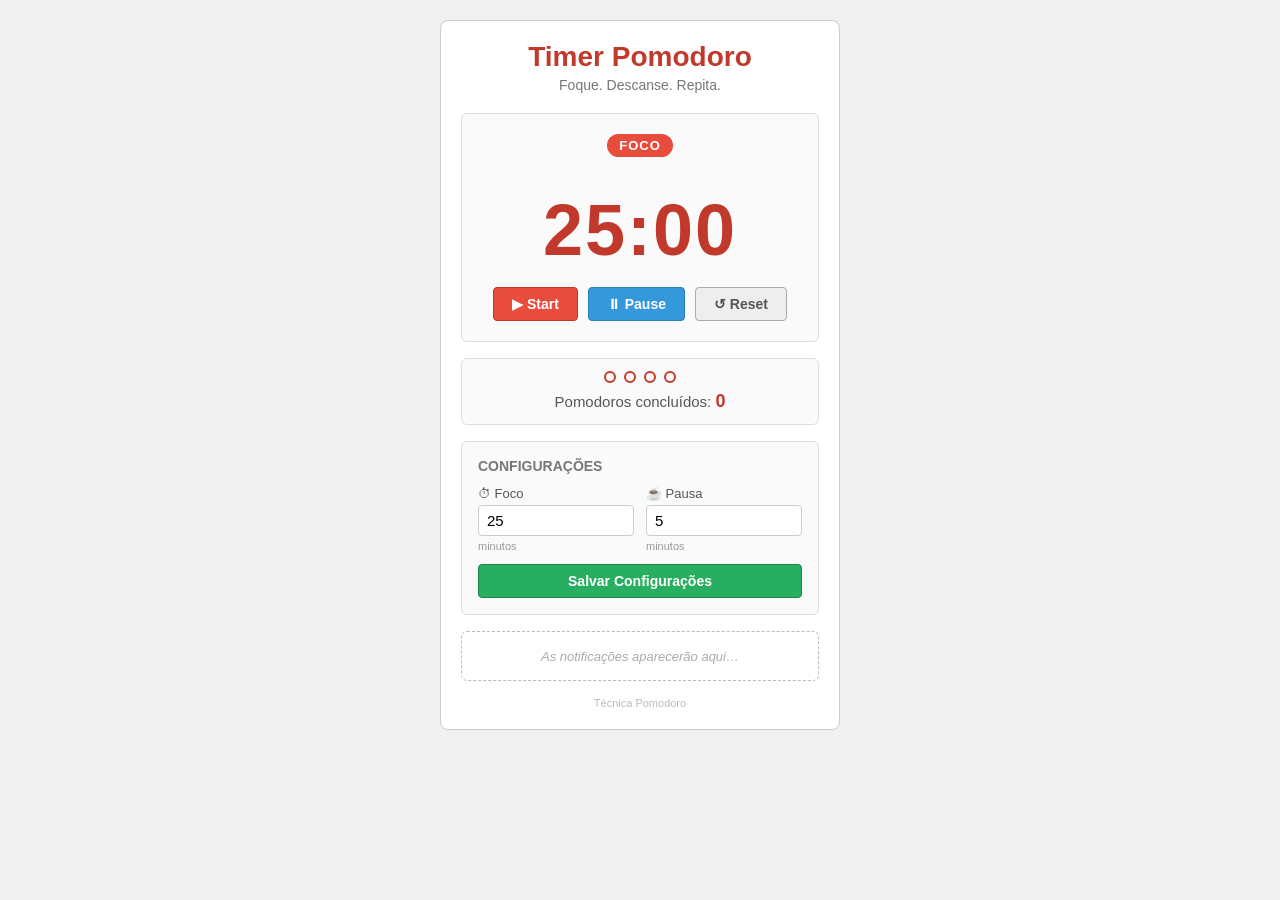
==== vanilla/index.html @ 93c232bc ":rocket: Código Vanilla terminado" ====
<!DOCTYPE html>
<html lang="pt-BR">
<head>
  <meta charset="UTF-8" />
  <meta name="viewport" content="width=device-width, initial-scale=1.0" />
  <meta name="description" content="Timer Pomodoro para gerenciar foco e pausas." />
  <title>Timer Pomodoro</title>
  <link rel="stylesheet" href="style.css" />
</head>

<body>

  <!-- Container principal -->
  <!--
    JS: adicionar as classes .is-running | .is-paused | .is-break
    neste elemento para refletir o estado do timer.
  -->
  <div id="pomodoro-app">

    <!-- Cabeçalho -->
    <header class="pomodoro-header">
      <h1 class="pomodoro-header__title">Timer Pomodoro</h1>
      <p class="pomodoro-header__subtitle">Foque. Descanse. Repita.</p>
    </header>

    <!-- Área do timer -->
    <section id="timer-card">

      <!-- Indicador do modo atual -->
      <!--
        JS: trocar o texto para "Pausa" e adicionar
        a classe .timer__mode-badge--break quando entrar no modo pausa.
      -->
      <span id="mode-badge" role="status" aria-live="polite">Foco</span>

      <!-- Exibição do tempo mm:ss -->
      <!--
        JS: atualizar o textContent com o tempo no formato mm:ss.
      -->
      <output id="timer-display" role="timer" aria-live="off">25:00</output>

      <!-- Botões de controle -->
      <div class="timer__controls">

        <!--
          JS: iniciar a contagem regressiva ao clicar.
          Desabilitar enquanto o timer estiver rodando.
        -->
        <button id="btn-start" class="btn" type="button">▶ Start</button>

        <!--
          JS: pausar a contagem ao clicar.
          Desabilitar quando o timer não estiver rodando.
        -->
        <button id="btn-pause" class="btn" type="button">⏸ Pause</button>

        <!--
          JS: reiniciar o timer ao clicar.
          Volta para o tempo de foco configurado.
        -->
        <button id="btn-reset" class="btn" type="button">↺ Reset</button>

      </div>

    </section>

    <!-- Contador de pomodoros concluídos -->
    <!--
      JS: incrementar o valor de #pomodoro-count ao completar um ciclo.
      Preencher os dots com .pomodoro-counter__dot--filled conforme o ciclo avança.
    -->
    <div id="pomodoro-counter" role="status" aria-live="polite">

      <!-- Bolinhas visuais dos 4 ciclos do bloco atual -->
      <div class="pomodoro-counter__dots">
        <!-- JS: adicionar .pomodoro-counter__dot--filled conforme ciclos são completados -->
        <span class="pomodoro-counter__dot" data-dot-index="1"></span>
        <span class="pomodoro-counter__dot" data-dot-index="2"></span>
        <span class="pomodoro-counter__dot" data-dot-index="3"></span>
        <span class="pomodoro-counter__dot" data-dot-index="4"></span>
      </div>

      <p class="pomodoro-counter__label">
        Pomodoros concluídos:
        <strong id="pomodoro-count" class="pomodoro-counter__value">0</strong>
      </p>

    </div>

    <!-- Configurações -->
    <!--
      JS: ao submeter o formulário, ler #input-focus-time e #input-break-time,
      validar e aplicar os valores no timer.
    -->
    <section id="settings-card">

      <h2 class="settings-card__title">Configurações</h2>

      <form id="settings-form" class="settings-form" novalidate>

        <div class="form-row">

          <!-- Tempo de foco -->
          <div class="form-group">
            <label class="form-group__label" for="input-focus-time">⏱ Foco</label>
            <!--
              JS: ler este valor ao salvar. Padrão: 25. Min: 1, Max: 60.
            -->
            <input
              id="input-focus-time"
              class="form-group__input"
              type="number"
              name="focus-time"
              min="1"
              max="60"
              value="25"
              placeholder="25"
            />
            <span class="form-group__suffix">minutos</span>
          </div>

          <!-- Tempo de pausa -->
          <div class="form-group">
            <label class="form-group__label" for="input-break-time">☕ Pausa</label>
            <!--
              JS: ler este valor ao salvar. Padrão: 5. Min: 1, Max: 30.
            -->
            <input
              id="input-break-time"
              class="form-group__input"
              type="number"
              name="break-time"
              min="1"
              max="30"
              value="5"
              placeholder="5"
            />
            <span class="form-group__suffix">minutos</span>
          </div>

        </div>

        <!--
          JS: ao clicar, salvar os valores dos campos acima e atualizar o timer.
          Exibir uma notificação em #notifications-area confirmando.
        -->
        <button id="btn-save" class="btn" type="submit">Salvar Configurações</button>

      </form>

    </section>

    <!-- Área de notificações -->
    <!--
      JS: inserir elementos .notification aqui dinamicamente.
      Tipos: .notification--success | .notification--info | .notification--warning
      Remover automaticamente após alguns segundos.
      Ocultar #notifications-placeholder quando houver notificações.
    -->
    <div id="notifications-area" role="alert" aria-live="assertive">
      <p id="notifications-placeholder" class="notifications-area__placeholder">
        As notificações aparecerão aqui…
      </p>
    </div>

    <!-- Rodapé -->
    <footer class="pomodoro-footer">
      <p class="pomodoro-footer__text">Técnica Pomodoro</p>
    </footer>

  </div>
  
  <!-- /#pomodoro-app -->

  <!--
    IDs disponíveis para o JavaScript:
      #pomodoro-app         → container principal (recebe classes de estado)
      #mode-badge           → indicador do modo (Foco / Pausa)
      #timer-display        → exibição do tempo mm:ss
      #btn-start            → botão Start
      #btn-pause            → botão Pause
      #btn-reset            → botão Reset
      #pomodoro-count       → número de pomodoros concluídos
      [data-dot-index]      → bolinhas de ciclo (1 a 4)
      #settings-form        → formulário de configurações
      #input-focus-time     → campo do tempo de foco (minutos)
      #input-break-time     → campo do tempo de pausa (minutos)
      #btn-save             → botão salvar configurações
      #notifications-area   → área de notificações
      #notifications-placeholder → texto padrão quando vazio

    Classes CSS de estado (no #pomodoro-app):
      .is-running   → timer em contagem
      .is-paused    → timer pausado
      .is-break     → modo pausa/descanso

    Classes de notificação (no .notification):
      .notification--success
      .notification--info
      .notification--warning
  -->
  <script src="script.js"></script>

</body>
</html>
---- vanilla/style.css ----
/* === ESTILOS GERAIS === */

* {
  margin: 0;
  padding: 0;
  box-sizing: border-box;
}

body {
  font-family: Arial, sans-serif;
  background-color: #f0f0f0;
  color: #333;
  padding: 20px;
}

/* === CONTAINER PRINCIPAL === */

#pomodoro-app {
  max-width: 400px;
  margin: 0 auto;
  background-color: #fff;
  border: 1px solid #ccc;
  border-radius: 8px;
  padding: 20px;
}

/* === CABEÇALHO === */

.pomodoro-header {
  text-align: center;
  margin-bottom: 20px;
}

.pomodoro-header__title {
  font-size: 28px;
  color: #c0392b;
}

.pomodoro-header__subtitle {
  font-size: 14px;
  color: #777;
  margin-top: 4px;
}

/* === CARD DO TIMER === */

#timer-card {
  text-align: center;
  border: 1px solid #ddd;
  border-radius: 6px;
  padding: 20px;
  margin-bottom: 16px;
  background-color: #fafafa;
}

/* Badge do modo (Foco / Pausa) */

#mode-badge {
  display: inline-block;
  background-color: #e74c3c;
  color: #fff;
  font-size: 13px;
  font-weight: bold;
  padding: 4px 12px;
  border-radius: 20px;
  margin-bottom: 16px;
  text-transform: uppercase;
  letter-spacing: 1px;
}

/* Variante pausa — adicionada via JS */
#mode-badge.timer__mode-badge--break {
  background-color: #3498db;
}

/* Display do tempo */

#timer-display {
  display: block;
  font-size: 72px;
  font-weight: bold;
  color: #c0392b;
  letter-spacing: 2px;
  margin: 16px 0;
}

/* Botões de controle */

.timer__controls {
  display: flex;
  justify-content: center;
  gap: 10px;
  flex-wrap: wrap;
  margin-top: 10px;
}

/* === ESTILO DOS BOTÕES === */

.btn {
  font-family: Arial, sans-serif;
  font-size: 14px;
  font-weight: bold;
  padding: 8px 18px;
  border-radius: 4px;
  border: 1px solid #aaa;
  background-color: #eee;
  color: #333;
  cursor: pointer;
}

.btn:hover {
  background-color: #ddd;
}

/* Botão Start */
#btn-start {
  background-color: #e74c3c;
  color: #fff;
  border-color: #c0392b;
}

#btn-start:hover {
  background-color: #c0392b;
}

/* Botão Pause */
#btn-pause {
  background-color: #3498db;
  color: #fff;
  border-color: #2980b9;
}

#btn-pause:hover {
  background-color: #2980b9;
}

/* Botão Reset — estilo mais simples */
#btn-reset {
  background-color: #eee;
  color: #555;
}

/* === CONTADOR DE POMODOROS === */

#pomodoro-counter {
  text-align: center;
  border: 1px solid #ddd;
  border-radius: 6px;
  padding: 12px;
  margin-bottom: 16px;
  background-color: #fafafa;
}

.pomodoro-counter__label {
  font-size: 15px;
  color: #555;
}

.pomodoro-counter__value {
  color: #c0392b;
  font-size: 18px;
}

/* Bolinhas dos ciclos */
.pomodoro-counter__dots {
  display: flex;
  justify-content: center;
  gap: 8px;
  margin-bottom: 8px;
}

.pomodoro-counter__dot {
  width: 12px;
  height: 12px;
  border-radius: 50%;
  border: 2px solid #c0392b;
  background-color: transparent;
}

/* Dot preenchido — adicionado via JS */
.pomodoro-counter__dot--filled {
  background-color: #c0392b;
}

/* === CONFIGURAÇÕES === */

#settings-card {
  border: 1px solid #ddd;
  border-radius: 6px;
  padding: 16px;
  margin-bottom: 16px;
  background-color: #fafafa;
}

.settings-card__title {
  font-size: 14px;
  font-weight: bold;
  color: #777;
  text-transform: uppercase;
  margin-bottom: 12px;
}

.settings-form {
  display: flex;
  flex-direction: column;
  gap: 12px;
}

.form-row {
  display: flex;
  gap: 12px;
}

.form-group {
  display: flex;
  flex-direction: column;
  gap: 4px;
  flex: 1;
}

.form-group__label {
  font-size: 13px;
  color: #555;
}

.form-group__input {
  font-family: Arial, sans-serif;
  font-size: 15px;
  padding: 6px 8px;
  border: 1px solid #ccc;
  border-radius: 4px;
  width: 100%;
}

.form-group__input:focus {
  outline: none;
  border-color: #e74c3c;
}

.form-group__suffix {
  font-size: 11px;
  color: #999;
}

/* Botão Salvar */
#btn-save {
  background-color: #27ae60;
  color: #fff;
  border-color: #1e8449;
  width: 100%;
  padding: 8px;
  font-size: 14px;
}

#btn-save:hover {
  background-color: #1e8449;
}

/* === ÁREA DE NOTIFICAÇÕES === */

#notifications-area {
  border: 1px dashed #bbb;
  border-radius: 6px;
  padding: 12px;
  min-height: 50px;
  margin-bottom: 16px;
  display: flex;
  align-items: center;
  justify-content: center;
}

.notifications-area__placeholder {
  font-size: 13px;
  color: #aaa;
  font-style: italic;
}

/* Notificações individuais — criadas via JS */
.notification {
  font-size: 13px;
  padding: 6px 12px;
  border-radius: 4px;
  width: 100%;
  text-align: center;
}

.notification--success {
  background-color: #d4edda;
  color: #155724;
  border: 1px solid #c3e6cb;
}

.notification--info {
  background-color: #d1ecf1;
  color: #0c5460;
  border: 1px solid #bee5eb;
}

.notification--warning {
  background-color: #fff3cd;
  color: #856404;
  border: 1px solid #ffeeba;
}

/* === RODAPÉ === */

.pomodoro-footer {
  text-align: center;
}

.pomodoro-footer__text {
  font-size: 11px;
  color: #bbb;
}

/* === RESPONSIVIDADE === */

@media (max-width: 440px) {
  #timer-display {
    font-size: 56px;
  }

  .form-row {
    flex-direction: column;
  }

  .timer__controls {
    flex-direction: column;
    align-items: center;
  }

  .btn {
    width: 80%;
  }
}
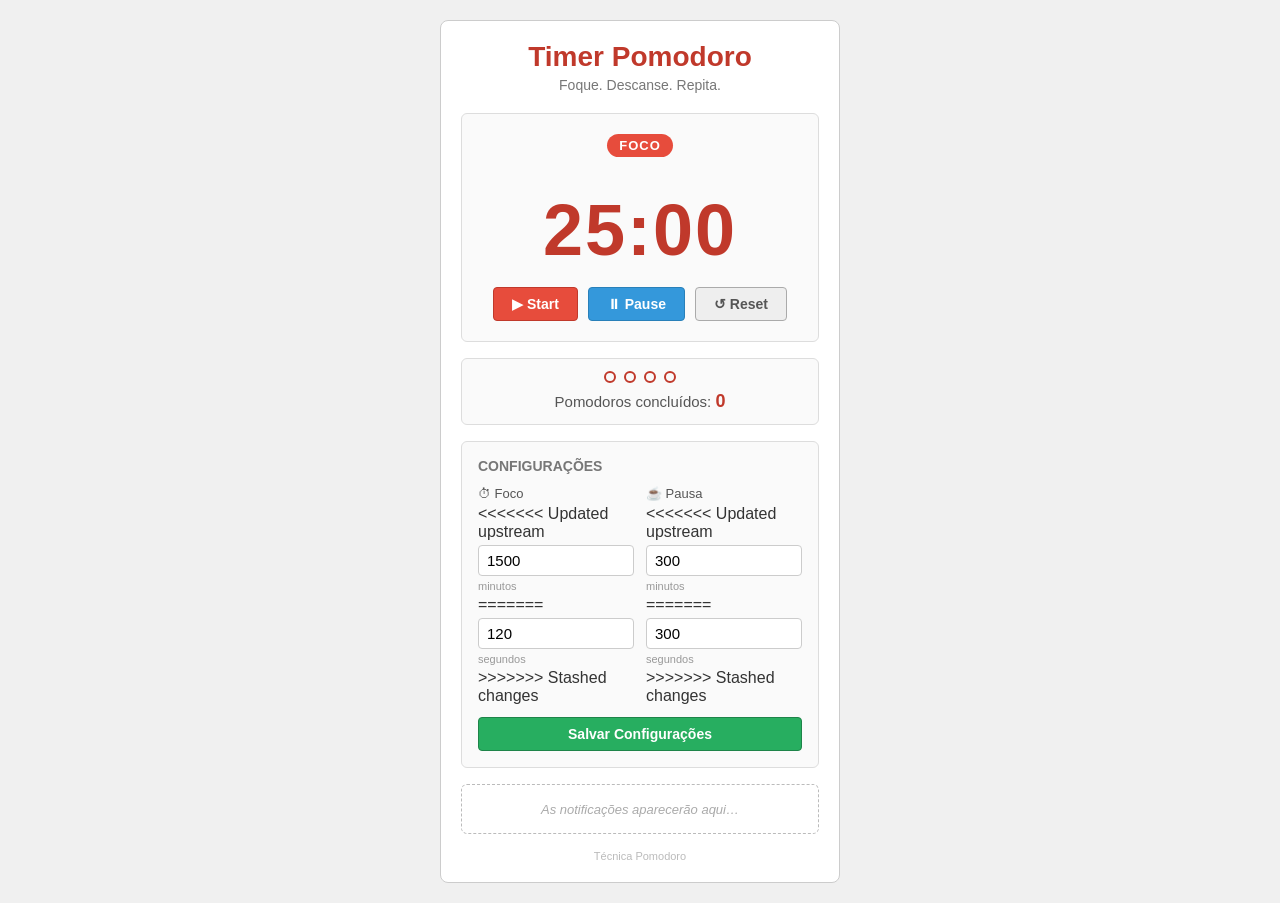
==== commit ca370bec: "Timer" ====
--- a/vanilla/index.html
+++ b/vanilla/index.html
@@ -103,6 +103,7 @@
           <!-- Tempo de foco -->
           <div class="form-group">
             <label class="form-group__label" for="input-focus-time">⏱ Foco</label>
+<<<<<<< Updated upstream
             <!--
               JS: ler este valor ao salvar. Padrão: 25. Min: 1, Max: 60.
             -->
@@ -117,11 +118,17 @@
               placeholder="25"
             />
             <span class="form-group__suffix">minutos</span>
+=======
+            <input id="input-focus-time" class="form-group__input" type="number" name="focus-time" min="1" max="3600"
+              step="1" value="120" placeholder="300" />
+            <span class="form-group__suffix">segundos</span>
+>>>>>>> Stashed changes
           </div>
 
           <!-- Tempo de pausa -->
           <div class="form-group">
             <label class="form-group__label" for="input-break-time">☕ Pausa</label>
+<<<<<<< Updated upstream
             <!--
               JS: ler este valor ao salvar. Padrão: 5. Min: 1, Max: 30.
             -->
@@ -136,6 +143,11 @@
               placeholder="5"
             />
             <span class="form-group__suffix">minutos</span>
+=======
+            <input id="input-break-time" class="form-group__input" type="number" name="break-time" min="1" max="1800"
+              step="1" value="300" placeholder="300" />
+            <span class="form-group__suffix">segundos</span>
+>>>>>>> Stashed changes
           </div>
 
         </div>
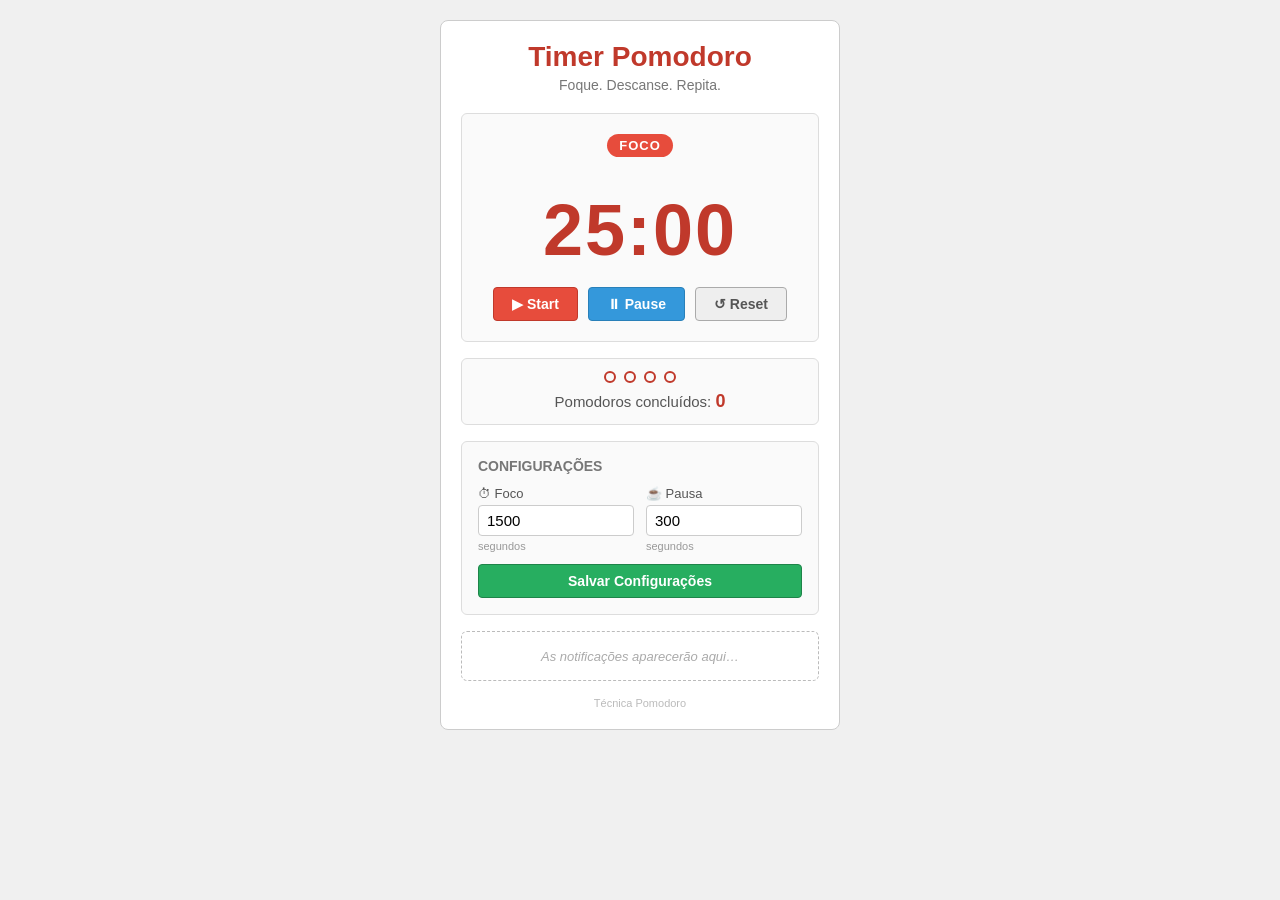
==== commit 751d9f76: "Adiciona versão com Lit e corrige conflito no vanilla Cria a pasta framework com a mesma aplicação d" ====
--- a/vanilla/index.html
+++ b/vanilla/index.html
@@ -1,5 +1,6 @@
 <!DOCTYPE html>
 <html lang="pt-BR">
+
 <head>
   <meta charset="UTF-8" />
   <meta name="viewport" content="width=device-width, initial-scale=1.0" />
@@ -11,10 +12,6 @@
 <body>
 
   <!-- Container principal -->
-  <!--
-    JS: adicionar as classes .is-running | .is-paused | .is-break
-    neste elemento para refletir o estado do timer.
-  -->
   <div id="pomodoro-app">
 
     <!-- Cabeçalho -->
@@ -27,37 +24,18 @@
     <section id="timer-card">
 
       <!-- Indicador do modo atual -->
-      <!--
-        JS: trocar o texto para "Pausa" e adicionar
-        a classe .timer__mode-badge--break quando entrar no modo pausa.
-      -->
       <span id="mode-badge" role="status" aria-live="polite">Foco</span>
 
       <!-- Exibição do tempo mm:ss -->
-      <!--
-        JS: atualizar o textContent com o tempo no formato mm:ss.
-      -->
       <output id="timer-display" role="timer" aria-live="off">25:00</output>
 
       <!-- Botões de controle -->
       <div class="timer__controls">
 
-        <!--
-          JS: iniciar a contagem regressiva ao clicar.
-          Desabilitar enquanto o timer estiver rodando.
-        -->
         <button id="btn-start" class="btn" type="button">▶ Start</button>
 
-        <!--
-          JS: pausar a contagem ao clicar.
-          Desabilitar quando o timer não estiver rodando.
-        -->
         <button id="btn-pause" class="btn" type="button">⏸ Pause</button>
 
-        <!--
-          JS: reiniciar o timer ao clicar.
-          Volta para o tempo de foco configurado.
-        -->
         <button id="btn-reset" class="btn" type="button">↺ Reset</button>
 
       </div>
@@ -65,15 +43,10 @@
     </section>
 
     <!-- Contador de pomodoros concluídos -->
-    <!--
-      JS: incrementar o valor de #pomodoro-count ao completar um ciclo.
-      Preencher os dots com .pomodoro-counter__dot--filled conforme o ciclo avança.
-    -->
     <div id="pomodoro-counter" role="status" aria-live="polite">
 
       <!-- Bolinhas visuais dos 4 ciclos do bloco atual -->
       <div class="pomodoro-counter__dots">
-        <!-- JS: adicionar .pomodoro-counter__dot--filled conforme ciclos são completados -->
         <span class="pomodoro-counter__dot" data-dot-index="1"></span>
         <span class="pomodoro-counter__dot" data-dot-index="2"></span>
         <span class="pomodoro-counter__dot" data-dot-index="3"></span>
@@ -88,10 +61,6 @@
     </div>
 
     <!-- Configurações -->
-    <!--
-      JS: ao submeter o formulário, ler #input-focus-time e #input-break-time,
-      validar e aplicar os valores no timer.
-    -->
     <section id="settings-card">
 
       <h2 class="settings-card__title">Configurações</h2>
@@ -103,59 +72,21 @@
           <!-- Tempo de foco -->
           <div class="form-group">
             <label class="form-group__label" for="input-focus-time">⏱ Foco</label>
-<<<<<<< Updated upstream
-            <!--
-              JS: ler este valor ao salvar. Padrão: 25. Min: 1, Max: 60.
-            -->
-            <input
-              id="input-focus-time"
-              class="form-group__input"
-              type="number"
-              name="focus-time"
-              min="1"
-              max="60"
-              value="25"
-              placeholder="25"
-            />
-            <span class="form-group__suffix">minutos</span>
-=======
             <input id="input-focus-time" class="form-group__input" type="number" name="focus-time" min="1" max="3600"
-              step="1" value="120" placeholder="300" />
+              step="1" value="1500" placeholder="1500" />
             <span class="form-group__suffix">segundos</span>
->>>>>>> Stashed changes
           </div>
 
           <!-- Tempo de pausa -->
           <div class="form-group">
             <label class="form-group__label" for="input-break-time">☕ Pausa</label>
-<<<<<<< Updated upstream
-            <!--
-              JS: ler este valor ao salvar. Padrão: 5. Min: 1, Max: 30.
-            -->
-            <input
-              id="input-break-time"
-              class="form-group__input"
-              type="number"
-              name="break-time"
-              min="1"
-              max="30"
-              value="5"
-              placeholder="5"
-            />
-            <span class="form-group__suffix">minutos</span>
-=======
             <input id="input-break-time" class="form-group__input" type="number" name="break-time" min="1" max="1800"
               step="1" value="300" placeholder="300" />
             <span class="form-group__suffix">segundos</span>
->>>>>>> Stashed changes
           </div>
 
         </div>
 
-        <!--
-          JS: ao clicar, salvar os valores dos campos acima e atualizar o timer.
-          Exibir uma notificação em #notifications-area confirmando.
-        -->
         <button id="btn-save" class="btn" type="submit">Salvar Configurações</button>
 
       </form>
@@ -163,12 +94,6 @@
     </section>
 
     <!-- Área de notificações -->
-    <!--
-      JS: inserir elementos .notification aqui dinamicamente.
-      Tipos: .notification--success | .notification--info | .notification--warning
-      Remover automaticamente após alguns segundos.
-      Ocultar #notifications-placeholder quando houver notificações.
-    -->
     <div id="notifications-area" role="alert" aria-live="assertive">
       <p id="notifications-placeholder" class="notifications-area__placeholder">
         As notificações aparecerão aqui…
@@ -181,37 +106,11 @@
     </footer>
 
   </div>
-  
+
   <!-- /#pomodoro-app -->
 
-  <!--
-    IDs disponíveis para o JavaScript:
-      #pomodoro-app         → container principal (recebe classes de estado)
-      #mode-badge           → indicador do modo (Foco / Pausa)
-      #timer-display        → exibição do tempo mm:ss
-      #btn-start            → botão Start
-      #btn-pause            → botão Pause
-      #btn-reset            → botão Reset
-      #pomodoro-count       → número de pomodoros concluídos
-      [data-dot-index]      → bolinhas de ciclo (1 a 4)
-      #settings-form        → formulário de configurações
-      #input-focus-time     → campo do tempo de foco (minutos)
-      #input-break-time     → campo do tempo de pausa (minutos)
-      #btn-save             → botão salvar configurações
-      #notifications-area   → área de notificações
-      #notifications-placeholder → texto padrão quando vazio
-
-    Classes CSS de estado (no #pomodoro-app):
-      .is-running   → timer em contagem
-      .is-paused    → timer pausado
-      .is-break     → modo pausa/descanso
-
-    Classes de notificação (no .notification):
-      .notification--success
-      .notification--info
-      .notification--warning
-  -->
   <script src="script.js"></script>
 
 </body>
-</html>
+
+</html>
